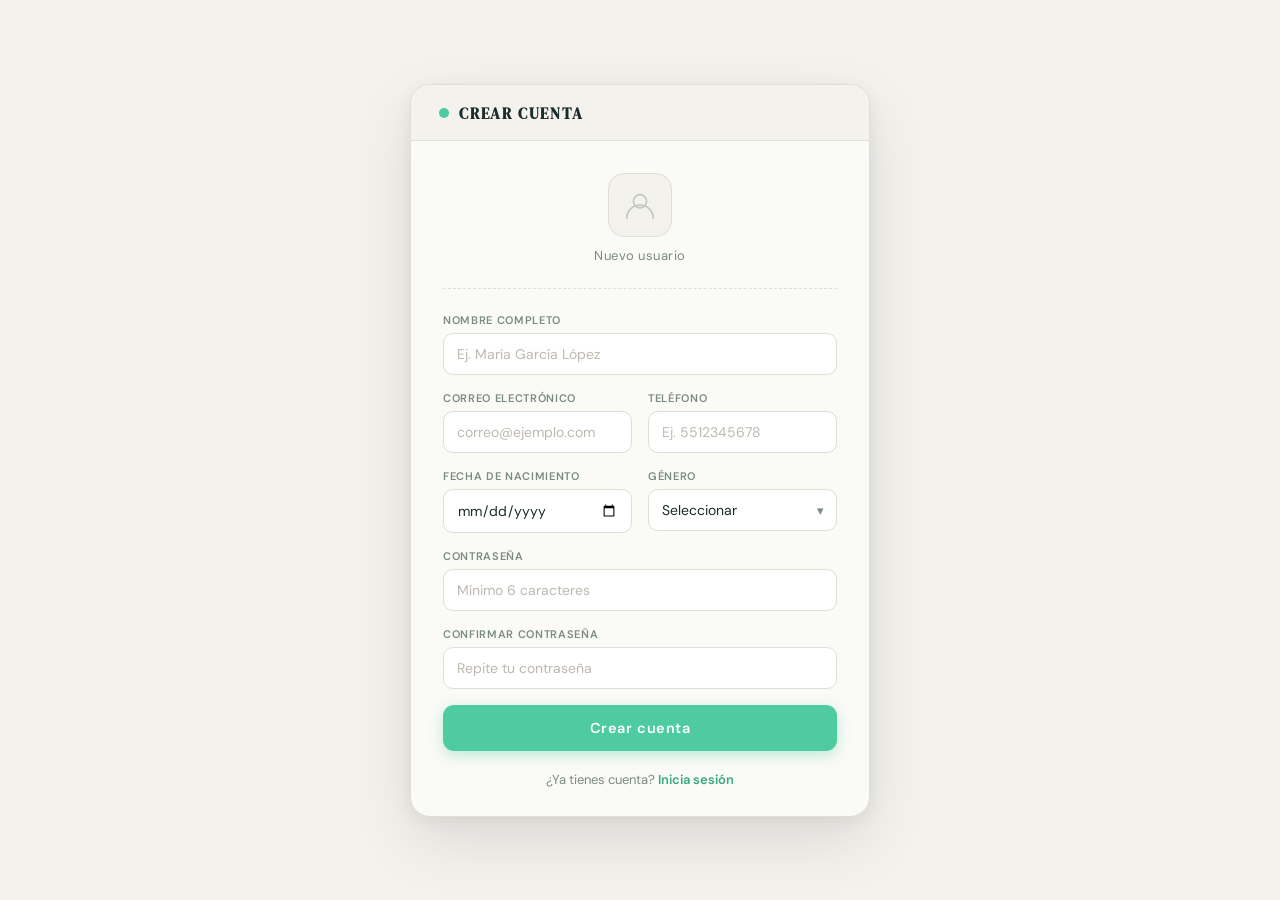
==== frontend/registro/registro.html @ 8524e93c "Agregar formulario registro" ====
<!DOCTYPE html>
<html lang="es">
<head>
  <meta charset="UTF-8" />
  <meta name="viewport" content="width=device-width, initial-scale=1.0"/>
  <title>Registro</title>
  <link href="https://fonts.googleapis.com/css2?family=DM+Serif+Display&family=DM+Sans:wght@300;400;500;600&display=swap" rel="stylesheet"/>
  <style>
    *, *::before, *::after {
      box-sizing: border-box;
      margin: 0;
      padding: 0;
    }

    :root {
      --teal:      #4ECBA0;
      --teal-dark: #38A882;
      --bg:        #F4F2ED;
      --card:      #FAFAF7;
      --border:    #E0DDD5;
      --text:      #1C2B2B;
      --muted:     #7A8A85;
      --shadow:    0 24px 64px rgba(0,0,0,.10), 0 4px 16px rgba(0,0,0,.06);
    }

    body {
      min-height: 100vh;
      background-color: var(--bg);
      display: flex;
      align-items: center;
      justify-content: center;
      font-family: 'DM Sans', sans-serif;
      padding: 32px 24px;
    }

    
    .card {
      background: var(--card);
      border: 1px solid var(--border);
      border-radius: 20px;
      width: 100%;
      max-width: 460px;
      overflow: hidden;
      box-shadow: var(--shadow);
      animation: slideUp .55s cubic-bezier(.22,1,.36,1) both;
    }

    @keyframes slideUp {
      from { opacity: 0; transform: translateY(28px); }
      to   { opacity: 1; transform: translateY(0); }
    }


    .card-header {
      padding: 18px 28px 16px;
      border-bottom: 1px solid var(--border);
      background: var(--bg);
      display: flex;
      align-items: center;
      gap: 10px;
    }

    .header-dot {
      width: 10px;
      height: 10px;
      border-radius: 50%;
      background: var(--teal);
    }

    .card-header h1 {
      font-family: 'DM Serif Display', serif;
      font-size: 15px;
      letter-spacing: .12em;
      text-transform: uppercase;
      color: var(--text);
    }

    
    .card-body {
      padding: 32px 32px 28px;
    }

  
    .avatar-block {
      display: flex;
      flex-direction: column;
      align-items: center;
      gap: 10px;
      margin-bottom: 24px;
    }

    .avatar {
      width: 64px;
      height: 64px;
      border-radius: 16px;
      background: var(--bg);
      border: 1px solid var(--border);
      display: flex;
      align-items: center;
      justify-content: center;
    }

    .avatar svg { opacity: .4; }

    .avatar-label {
      font-size: 13px;
      color: var(--muted);
      letter-spacing: .04em;
    }

   
    .divider {
      border: none;
      border-top: 1px dashed var(--border);
      margin: 0 0 24px;
    }

   
    .grid-2 {
      display: grid;
      grid-template-columns: 1fr 1fr;
      gap: 0 16px;
    }

   
    .field {
      margin-bottom: 16px;
    }

    label {
      display: block;
      font-size: 11px;
      font-weight: 600;
      letter-spacing: .06em;
      text-transform: uppercase;
      color: var(--muted);
      margin-bottom: 6px;
    }

    input[type="text"],
    input[type="email"],
    input[type="password"],
    input[type="tel"],
    input[type="date"],
    select {
      width: 100%;
      padding: 11px 13px;
      border: 1.5px solid var(--border);
      border-radius: 10px;
      background: #fff;
      font-family: 'DM Sans', sans-serif;
      font-size: 14px;
      color: var(--text);
      outline: none;
      appearance: none;
      transition: border-color .2s, box-shadow .2s;
    }

    input::placeholder { color: #BDB9B0; }

    input:focus,
    select:focus {
      border-color: var(--teal);
      box-shadow: 0 0 0 3px rgba(78,203,160,.15);
    }

   
    .select-wrap {
      position: relative;
    }

    .select-wrap::after {
      content: '▾';
      position: absolute;
      right: 13px;
      top: 50%;
      transform: translateY(-50%);
      color: var(--muted);
      pointer-events: none;
      font-size: 13px;
    }

    select {
      cursor: pointer;
      color: var(--text);
    }

    select option[value=""] { color: #BDB9B0; }

  
    input[type="date"]:not(:valid) { color: #BDB9B0; }

   
    .btn-primary {
      display: block;
      width: 100%;
      padding: 14px;
      margin-top: 8px;
      background: var(--teal);
      color: #fff;
      border: none;
      border-radius: 11px;
      font-family: 'DM Sans', sans-serif;
      font-size: 14.5px;
      font-weight: 600;
      letter-spacing: .04em;
      cursor: pointer;
      text-align: center;
      transition: background .2s, transform .15s, box-shadow .2s;
      box-shadow: 0 4px 14px rgba(78,203,160,.35);
    }

    .btn-primary:hover {
      background: var(--teal-dark);
      transform: translateY(-1px);
      box-shadow: 0 6px 20px rgba(78,203,160,.45);
    }

    .btn-primary:active { transform: translateY(0); }

  
    .card-footer {
      text-align: center;
      margin-top: 20px;
      font-size: 13px;
      color: var(--muted);
    }

    .card-footer a {
      color: var(--teal-dark);
      text-decoration: none;
      font-weight: 600;
      transition: opacity .2s;
    }

    .card-footer a:hover { opacity: .7; }
  </style>
</head>
<body>

<div class="card">

  <div class="card-header">
    <div class="header-dot"></div>
    <h1>Crear cuenta</h1>
  </div>

  <div class="card-body">

    <div class="avatar-block">
      <div class="avatar">
        <svg width="34" height="34" fill="none" viewBox="0 0 36 36">
          <circle cx="18" cy="14" r="7" stroke="#7A8A85" stroke-width="1.8"/>
          <path d="M4 32c0-7.732 6.268-14 14-14s14 6.268 14 14" stroke="#7A8A85" stroke-width="1.8" stroke-linecap="round"/>
        </svg>
      </div>
      <span class="avatar-label">Nuevo usuario</span>
    </div>

    <hr class="divider"/>

  
    <div class="field">
      <label for="nombre">Nombre completo</label>
      <input type="text" id="nombre" name="nombre" placeholder="Ej. María García López" autocomplete="name"/>
    </div>

   
    <div class="grid-2">
      <div class="field">
        <label for="correo">Correo electrónico</label>
        <input type="email" id="correo" name="correo" placeholder="correo@ejemplo.com" autocomplete="email"/>
      </div>
      <div class="field">
        <label for="telefono">Teléfono</label>
        <input type="tel" id="telefono" name="telefono" placeholder="Ej. 5512345678"/>
      </div>
    </div>

  
    <div class="grid-2">
      <div class="field">
        <label for="fecha">Fecha de nacimiento</label>
        <input type="date" id="fecha" name="fecha"/>
      </div>
      <div class="field">
        <label for="genero">Género</label>
        <div class="select-wrap">
          <select id="genero" name="genero">
            <option value="">Seleccionar</option>
            <option value="femenino">Femenino</option>
            <option value="masculino">Masculino</option>
            <option value="otro"></option>
            <option value="prefiero-no-decir"></option>
          </select>
        </div>
      </div>
    </div>

    <!-- Contraseña -->
    <div class="field">
      <label for="password">Contraseña</label>
      <input type="password" id="password" name="password" placeholder="Mínimo 6 caracteres" autocomplete="new-password"/>
    </div>

   
    <div class="field">
      <label for="confirm">Confirmar contraseña</label>
      <input type="password" id="confirm" name="confirm" placeholder="Repite tu contraseña" autocomplete="new-password"/>
    </div>

    <button class="btn-primary" type="submit">Crear cuenta</button>

    <div class="card-footer">
      ¿Ya tienes cuenta? <a href="../login/login.html">Inicia sesión</a>
    </div>

  </div>
</div>

</body>
</html>
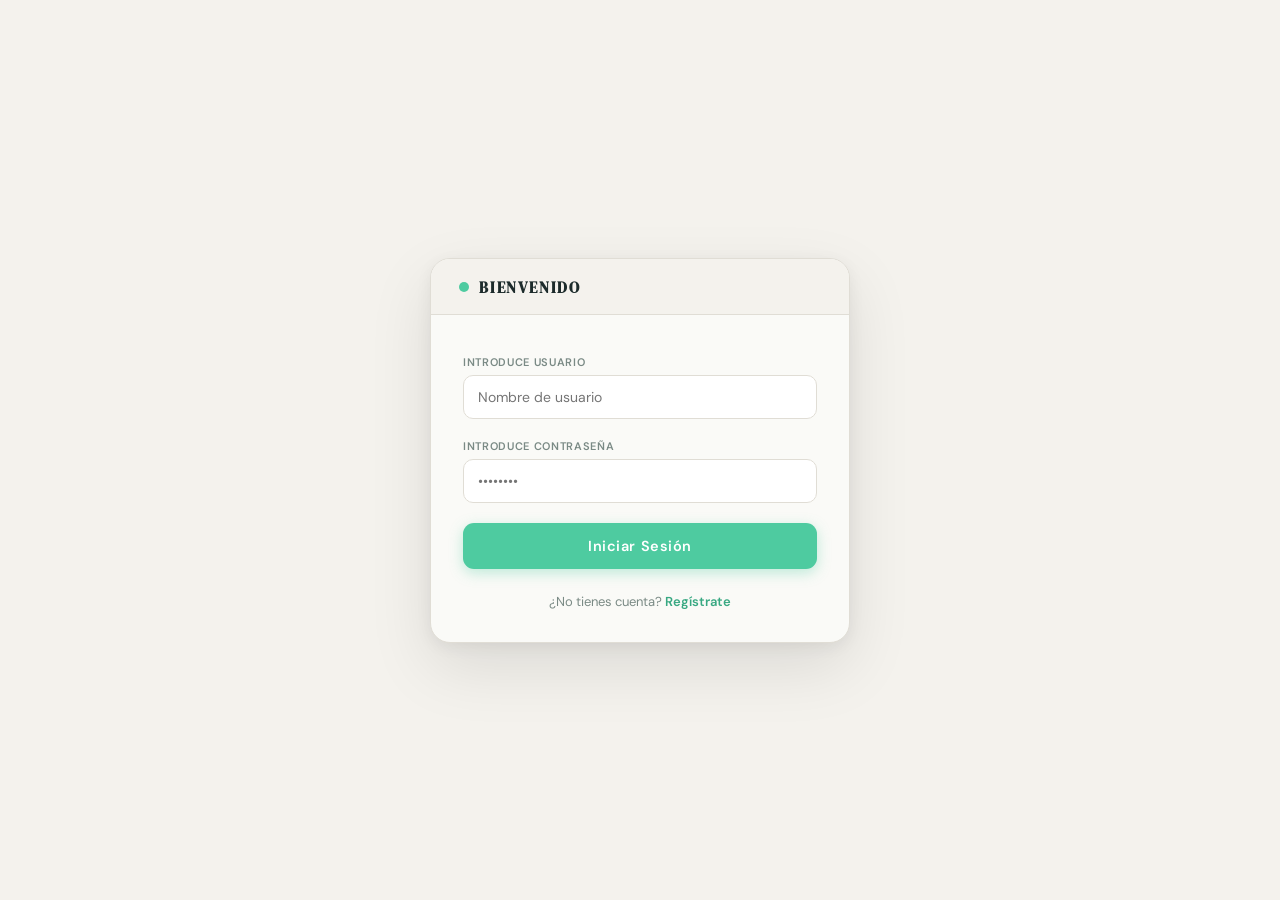
==== commit f12e0151: "Agregar diseño de inicio de sesión en registro.html" ====
--- a/frontend/registro/registro.html
+++ b/frontend/registro/registro.html
@@ -3,9 +3,10 @@
 <head>
   <meta charset="UTF-8" />
   <meta name="viewport" content="width=device-width, initial-scale=1.0"/>
-  <title>Registro</title>
+  <title>Login</title>
   <link href="https://fonts.googleapis.com/css2?family=DM+Serif+Display&family=DM+Sans:wght@300;400;500;600&display=swap" rel="stylesheet"/>
   <style>
+    /* Mismos estilos base de tu código original */
     *, *::before, *::after {
       box-sizing: border-box;
       margin: 0;
@@ -15,7 +16,7 @@
     :root {
       --teal:      #4ECBA0;
       --teal-dark: #38A882;
-      --bg:        #F4F2ED;
+      --bg:         #F4F2ED;
       --card:      #FAFAF7;
       --border:    #E0DDD5;
       --text:      #1C2B2B;
@@ -33,13 +34,12 @@
       padding: 32px 24px;
     }
 
-    
     .card {
       background: var(--card);
       border: 1px solid var(--border);
       border-radius: 20px;
       width: 100%;
-      max-width: 460px;
+      max-width: 420px;
       overflow: hidden;
       box-shadow: var(--shadow);
       animation: slideUp .55s cubic-bezier(.22,1,.36,1) both;
@@ -49,7 +49,6 @@
       from { opacity: 0; transform: translateY(28px); }
       to   { opacity: 1; transform: translateY(0); }
     }
-
 
     .card-header {
       padding: 18px 28px 16px;
@@ -75,56 +74,12 @@
       color: var(--text);
     }
 
-    
     .card-body {
-      padding: 32px 32px 28px;
+      padding: 40px 32px 32px;
     }
 
-  
-    .avatar-block {
-      display: flex;
-      flex-direction: column;
-      align-items: center;
-      gap: 10px;
-      margin-bottom: 24px;
-    }
-
-    .avatar {
-      width: 64px;
-      height: 64px;
-      border-radius: 16px;
-      background: var(--bg);
-      border: 1px solid var(--border);
-      display: flex;
-      align-items: center;
-      justify-content: center;
-    }
-
-    .avatar svg { opacity: .4; }
-
-    .avatar-label {
-      font-size: 13px;
-      color: var(--muted);
-      letter-spacing: .04em;
-    }
-
-   
-    .divider {
-      border: none;
-      border-top: 1px dashed var(--border);
-      margin: 0 0 24px;
-    }
-
-   
-    .grid-2 {
-      display: grid;
-      grid-template-columns: 1fr 1fr;
-      gap: 0 16px;
-    }
-
-   
     .field {
-      margin-bottom: 16px;
+      margin-bottom: 20px;
     }
 
     label {
@@ -138,13 +93,9 @@
     }
 
     input[type="text"],
-    input[type="email"],
-    input[type="password"],
-    input[type="tel"],
-    input[type="date"],
-    select {
+    input[type="password"] {
       width: 100%;
-      padding: 11px 13px;
+      padding: 12px 14px;
       border: 1.5px solid var(--border);
       border-radius: 10px;
       background: #fff;
@@ -152,50 +103,19 @@
       font-size: 14px;
       color: var(--text);
       outline: none;
-      appearance: none;
       transition: border-color .2s, box-shadow .2s;
     }
 
-    input::placeholder { color: #BDB9B0; }
-
-    input:focus,
-    select:focus {
+    input:focus {
       border-color: var(--teal);
       box-shadow: 0 0 0 3px rgba(78,203,160,.15);
     }
 
-   
-    .select-wrap {
-      position: relative;
-    }
-
-    .select-wrap::after {
-      content: '▾';
-      position: absolute;
-      right: 13px;
-      top: 50%;
-      transform: translateY(-50%);
-      color: var(--muted);
-      pointer-events: none;
-      font-size: 13px;
-    }
-
-    select {
-      cursor: pointer;
-      color: var(--text);
-    }
-
-    select option[value=""] { color: #BDB9B0; }
-
-  
-    input[type="date"]:not(:valid) { color: #BDB9B0; }
-
-   
     .btn-primary {
       display: block;
       width: 100%;
       padding: 14px;
-      margin-top: 8px;
+      margin-top: 12px;
       background: var(--teal);
       color: #fff;
       border: none;
@@ -206,7 +126,7 @@
       letter-spacing: .04em;
       cursor: pointer;
       text-align: center;
-      transition: background .2s, transform .15s, box-shadow .2s;
+      transition: all .2s;
       box-shadow: 0 4px 14px rgba(78,203,160,.35);
     }
 
@@ -216,12 +136,9 @@
       box-shadow: 0 6px 20px rgba(78,203,160,.45);
     }
 
-    .btn-primary:active { transform: translateY(0); }
-
-  
     .card-footer {
       text-align: center;
-      margin-top: 20px;
+      margin-top: 24px;
       font-size: 13px;
       color: var(--muted);
     }
@@ -230,91 +147,35 @@
       color: var(--teal-dark);
       text-decoration: none;
       font-weight: 600;
-      transition: opacity .2s;
     }
-
-    .card-footer a:hover { opacity: .7; }
   </style>
 </head>
 <body>
 
 <div class="card">
-
   <div class="card-header">
     <div class="header-dot"></div>
-    <h1>Crear cuenta</h1>
+    <h1>Bienvenido</h1>
   </div>
 
   <div class="card-body">
+    <form action="#">
+      <div class="field">
+        <label for="usuario">Introduce usuario</label>
+        <input type="text" id="usuario" name="usuario" placeholder="Nombre de usuario" required/>
+      </div>
 
-    <div class="avatar-block">
-      <div class="avatar">
-        <svg width="34" height="34" fill="none" viewBox="0 0 36 36">
-          <circle cx="18" cy="14" r="7" stroke="#7A8A85" stroke-width="1.8"/>
-          <path d="M4 32c0-7.732 6.268-14 14-14s14 6.268 14 14" stroke="#7A8A85" stroke-width="1.8" stroke-linecap="round"/>
-        </svg>
+      <div class="field">
+        <label for="password">Introduce contraseña</label>
+        <input type="password" id="password" name="password" placeholder="••••••••" required/>
       </div>
-      <span class="avatar-label">Nuevo usuario</span>
-    </div>
 
-    <hr class="divider"/>
-
-  
-    <div class="field">
-      <label for="nombre">Nombre completo</label>
-      <input type="text" id="nombre" name="nombre" placeholder="Ej. María García López" autocomplete="name"/>
-    </div>
-
-   
-    <div class="grid-2">
-      <div class="field">
-        <label for="correo">Correo electrónico</label>
-        <input type="email" id="correo" name="correo" placeholder="correo@ejemplo.com" autocomplete="email"/>
-      </div>
-      <div class="field">
-        <label for="telefono">Teléfono</label>
-        <input type="tel" id="telefono" name="telefono" placeholder="Ej. 5512345678"/>
-      </div>
-    </div>
-
-  
-    <div class="grid-2">
-      <div class="field">
-        <label for="fecha">Fecha de nacimiento</label>
-        <input type="date" id="fecha" name="fecha"/>
-      </div>
-      <div class="field">
-        <label for="genero">Género</label>
-        <div class="select-wrap">
-          <select id="genero" name="genero">
-            <option value="">Seleccionar</option>
-            <option value="femenino">Femenino</option>
-            <option value="masculino">Masculino</option>
-            <option value="otro"></option>
-            <option value="prefiero-no-decir"></option>
-          </select>
-        </div>
-      </div>
-    </div>
-
-    <!-- Contraseña -->
-    <div class="field">
-      <label for="password">Contraseña</label>
-      <input type="password" id="password" name="password" placeholder="Mínimo 6 caracteres" autocomplete="new-password"/>
-    </div>
-
-   
-    <div class="field">
-      <label for="confirm">Confirmar contraseña</label>
-      <input type="password" id="confirm" name="confirm" placeholder="Repite tu contraseña" autocomplete="new-password"/>
-    </div>
-
-    <button class="btn-primary" type="submit">Crear cuenta</button>
+      <button class="btn-primary" type="submit">Iniciar Sesión</button>
+    </form>
 
     <div class="card-footer">
-      ¿Ya tienes cuenta? <a href="../login/login.html">Inicia sesión</a>
+      ¿No tienes cuenta? <a href="../registro/registro.html">Regístrate</a>
     </div>
-
   </div>
 </div>
 
